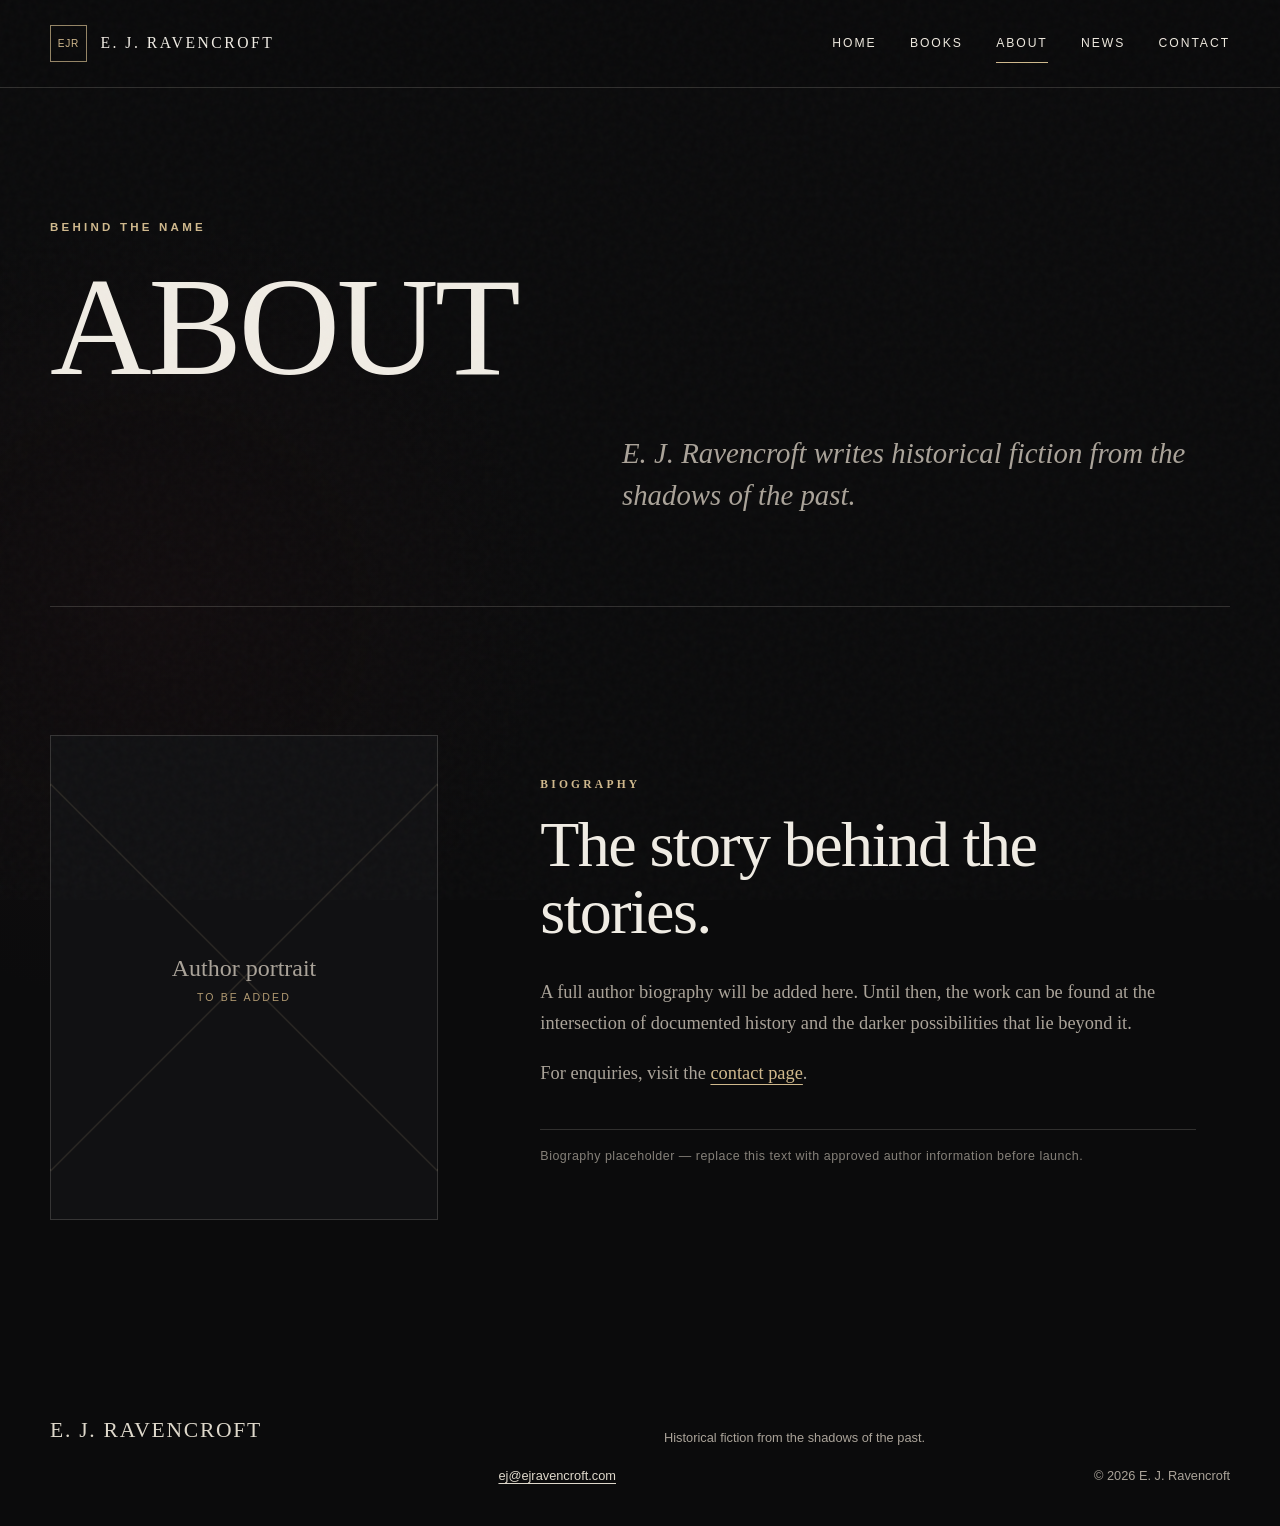
==== about.html @ fc6763eb "Add files via upload Publish first website version" ====
<!doctype html>
<html lang="en">
  <head>
    <meta charset="utf-8">
    <meta name="viewport" content="width=device-width, initial-scale=1">
    <meta name="description" content="About historical fiction author E. J. Ravencroft.">
    <meta name="theme-color" content="#0b0b0c">
    <title>About | E. J. Ravencroft</title>
    <link rel="icon" type="image/svg+xml" href="data:image/svg+xml,%3Csvg xmlns='http://www.w3.org/2000/svg' viewBox='0 0 64 64'%3E%3Crect width='64' height='64' fill='%230b0b0c'/%3E%3Cpath d='M18 12h28v7H27v10h16v7H27v9h19v7H18z' fill='%23b19a72'/%3E%3C/svg%3E">
    <link rel="stylesheet" href="assets/styles.css">
    <script src="assets/site.js" defer></script>
  </head>
  <body class="interior">
    <a class="skip-link" href="#main-content">Skip to main content</a>
    <header class="site-header" data-header>
      <a class="wordmark" href="index.html" aria-label="E. J. Ravencroft, home"><span class="wordmark-mark" aria-hidden="true">EJR</span><span>E. J. Ravencroft</span></a>
      <button class="nav-toggle" type="button" aria-expanded="false" aria-controls="site-nav" data-nav-toggle><span class="nav-toggle-label">Menu</span><span class="nav-toggle-lines" aria-hidden="true"></span></button>
      <nav class="site-nav" id="site-nav" aria-label="Primary" data-nav>
        <a href="index.html">Home</a><a href="books.html">Books</a><a href="about.html" aria-current="page">About</a><a href="news.html">News</a><a href="contact.html">Contact</a>
      </nav>
    </header>

    <main id="main-content">
      <header class="page-heading shell">
        <p class="eyebrow">Behind the name</p>
        <h1>About</h1>
        <p class="page-deck">E. J. Ravencroft writes historical fiction from the shadows of the past.</p>
      </header>

      <section class="about-layout shell" aria-labelledby="about-heading">
        <div class="portrait-placeholder" aria-label="Author portrait placeholder">
          <span>Author portrait</span>
          <small>To be added</small>
        </div>
        <article class="prose">
          <p class="eyebrow">Biography</p>
          <h2 class="content-heading" id="about-heading">The story behind the stories.</h2>
          <p>A full author biography will be added here. Until then, the work can be found at the intersection of documented history and the darker possibilities that lie beyond it.</p>
          <p>For enquiries, visit the <a href="contact.html">contact page</a>.</p>
          <p class="placeholder-note">Biography placeholder &mdash; replace this text with approved author information before launch.</p>
        </article>
      </section>
    </main>

    <footer class="site-footer shell">
      <a class="footer-name" href="index.html">E. J. Ravencroft</a><p>Historical fiction from the shadows of the past.</p><a href="mailto:ej@ejravencroft.com">ej@ejravencroft.com</a><p class="copyright">&copy; <span data-year></span> E. J. Ravencroft</p>
    </footer>
  </body>
</html>
---- assets/styles.css ----
:root {
  --ink: #0b0b0c;
  --ink-soft: #111113;
  --paper: #ded8cb;
  --paper-muted: #aaa399;
  --brass: #b19a72;
  --brass-bright: #d0b98d;
  --oxblood: #561e24;
  --line: rgba(222, 216, 203, 0.18);
  --shell: min(1180px, calc(100% - 3rem));
  --serif: Georgia, "Times New Roman", Times, serif;
  --sans: "Helvetica Neue", Helvetica, Arial, sans-serif;
}

* {
  box-sizing: border-box;
}

html {
  background: var(--ink);
  color-scheme: dark;
  scroll-behavior: smooth;
}

body {
  margin: 0;
  background:
    radial-gradient(circle at 12% 40%, rgba(86, 30, 36, 0.09), transparent 25rem),
    var(--ink);
  color: var(--paper);
  font-family: var(--sans);
  font-size: 1rem;
  line-height: 1.7;
}

body::before {
  position: fixed;
  inset: 0;
  z-index: 20;
  opacity: 0.035;
  pointer-events: none;
  content: "";
  background-image: url("data:image/svg+xml,%3Csvg viewBox='0 0 180 180' xmlns='http://www.w3.org/2000/svg'%3E%3Cfilter id='n'%3E%3CfeTurbulence type='fractalNoise' baseFrequency='.8' numOctaves='3' stitchTiles='stitch'/%3E%3C/filter%3E%3Crect width='100%25' height='100%25' filter='url(%23n)' opacity='.8'/%3E%3C/svg%3E");
}

a {
  color: inherit;
  text-underline-offset: 0.25em;
}

a:focus-visible,
button:focus-visible {
  outline: 2px solid var(--brass-bright);
  outline-offset: 5px;
}

img {
  display: block;
  max-width: 100%;
}

.skip-link {
  position: fixed;
  top: 0.75rem;
  left: 0.75rem;
  z-index: 100;
  padding: 0.65rem 1rem;
  background: var(--paper);
  color: var(--ink);
  transform: translateY(-160%);
  transition: transform 160ms ease;
}

.skip-link:focus {
  transform: translateY(0);
}

.shell {
  width: var(--shell);
  margin-inline: auto;
}

.site-header {
  position: absolute;
  top: 0;
  left: 0;
  z-index: 10;
  display: flex;
  width: 100%;
  min-height: 5.5rem;
  align-items: center;
  justify-content: space-between;
  padding: 1.25rem max(1.5rem, calc((100% - 1180px) / 2));
  border-bottom: 1px solid rgba(222, 216, 203, 0.16);
  transition: background 200ms ease, border-color 200ms ease;
}

.site-header.is-scrolled,
.interior .site-header {
  position: fixed;
  background: rgba(11, 11, 12, 0.94);
  border-color: var(--line);
  backdrop-filter: blur(12px);
}

.wordmark {
  display: inline-flex;
  align-items: center;
  gap: 0.85rem;
  color: #f0ece4;
  font-family: var(--serif);
  font-size: 0.98rem;
  letter-spacing: 0.16em;
  text-decoration: none;
  text-transform: uppercase;
}

.wordmark-mark {
  display: grid;
  width: 2.3rem;
  height: 2.3rem;
  place-items: center;
  border: 1px solid rgba(208, 185, 141, 0.7);
  color: var(--brass-bright);
  font-family: var(--sans);
  font-size: 0.63rem;
  letter-spacing: 0.08em;
}

.site-nav {
  display: flex;
  align-items: center;
  gap: clamp(1rem, 2.6vw, 2.3rem);
}

.site-nav a {
  position: relative;
  color: #eee9df;
  font-size: 0.76rem;
  letter-spacing: 0.16em;
  text-decoration: none;
  text-transform: uppercase;
}

.site-nav a::after {
  position: absolute;
  bottom: -0.6rem;
  left: 0;
  width: 100%;
  height: 1px;
  background: var(--brass-bright);
  content: "";
  opacity: 0;
  transform: scaleX(0);
  transition: opacity 160ms ease, transform 160ms ease;
}

.site-nav a:hover::after,
.site-nav a[aria-current="page"]::after {
  opacity: 1;
  transform: scaleX(1);
}

.nav-toggle {
  display: none;
}

.hero {
  position: relative;
  display: grid;
  min-height: min(900px, 100svh);
  overflow: hidden;
  align-items: center;
  padding: 8rem 0 4rem;
  isolation: isolate;
}

.hero-image,
.hero-vignette {
  position: absolute;
  inset: 0;
}

.hero-image {
  z-index: -3;
  background: url("hero.webp") center center / cover no-repeat;
  transform: scale(1.015);
  animation: settle 2.4s ease-out both;
}

.hero-vignette {
  z-index: -2;
  background:
    linear-gradient(90deg, rgba(5, 5, 6, 0.92) 0%, rgba(5, 5, 6, 0.72) 34%, rgba(5, 5, 6, 0.08) 72%),
    linear-gradient(0deg, var(--ink) 0%, transparent 22%, rgba(0, 0, 0, 0.18) 100%);
}

.hero-content {
  width: var(--shell);
  margin-inline: auto;
  padding-top: 1rem;
}

.eyebrow {
  margin: 0 0 1rem;
  color: var(--brass-bright);
  font-size: 0.72rem;
  font-weight: 600;
  letter-spacing: 0.28em;
  text-transform: uppercase;
}

.hero h1 {
  max-width: 11ch;
  margin: 0;
  color: #f0ece4;
  font-family: var(--serif);
  font-size: clamp(4.2rem, 9vw, 8.5rem);
  font-weight: 400;
  letter-spacing: -0.045em;
  line-height: 0.76;
  text-transform: uppercase;
}

.hero-tagline {
  max-width: 25ch;
  margin: 2.4rem 0 0;
  color: #eee9df;
  font-family: var(--serif);
  font-size: clamp(1.4rem, 2.4vw, 2.15rem);
  font-style: italic;
  line-height: 1.25;
}

.hero-blurb {
  max-width: 42rem;
  margin: 1.4rem 0 1.7rem;
  color: #c8c1b5;
  font-size: clamp(1rem, 1.4vw, 1.12rem);
  line-height: 1.75;
}

.text-link {
  display: inline-flex;
  align-items: center;
  gap: 0.75rem;
  color: var(--brass-bright);
  font-size: 0.76rem;
  font-weight: 600;
  letter-spacing: 0.15em;
  text-decoration: none;
  text-transform: uppercase;
}

.text-link span {
  font-size: 1.15rem;
  transition: transform 160ms ease;
}

.text-link:hover span {
  transform: translateX(0.25rem);
}

.hero-caption {
  position: absolute;
  right: max(1.5rem, calc((100% - 1180px) / 2));
  bottom: 2rem;
  margin: 0;
  color: rgba(238, 233, 223, 0.55);
  font-size: 0.66rem;
  letter-spacing: 0.26em;
  text-transform: uppercase;
  writing-mode: vertical-rl;
}

.home-intro {
  display: grid;
  grid-template-columns: 0.2fr 1fr 1fr;
  gap: clamp(2rem, 5vw, 5rem);
  padding-block: clamp(6rem, 10vw, 10rem);
  border-bottom: 1px solid var(--line);
}

.section-number {
  margin: 0;
  color: var(--brass);
  font-family: var(--serif);
  font-size: 1.2rem;
}

.home-intro h2,
.page-heading h1,
.content-heading {
  margin: 0;
  color: #f0ece4;
  font-family: var(--serif);
  font-weight: 400;
  letter-spacing: -0.025em;
  line-height: 1.05;
}

.home-intro h2 {
  max-width: 10ch;
  font-size: clamp(2.8rem, 5vw, 5rem);
}

.home-intro-copy {
  max-width: 35rem;
  color: var(--paper-muted);
  font-family: var(--serif);
  font-size: 1.15rem;
}

.home-intro-copy p:first-child {
  margin-top: 0;
  color: var(--paper);
  font-size: 1.35rem;
}

.home-intro-copy .text-link {
  margin-top: 1.4rem;
  font-family: var(--sans);
}

.home-links {
  display: grid;
  grid-template-columns: 1fr 1fr;
  padding-block: 1px clamp(6rem, 10vw, 10rem);
}

.feature-link {
  position: relative;
  display: grid;
  min-height: 22rem;
  align-content: end;
  padding: clamp(2rem, 4vw, 4rem);
  overflow: hidden;
  border: 1px solid var(--line);
  text-decoration: none;
  transition: background 240ms ease, border-color 240ms ease;
}

.feature-link + .feature-link {
  border-left: 0;
}

.feature-link::before {
  position: absolute;
  inset: 0;
  background: radial-gradient(circle at 100% 0%, rgba(86, 30, 36, 0.45), transparent 60%);
  content: "";
  opacity: 0;
  transition: opacity 240ms ease;
}

.feature-link:hover,
.feature-link:focus-visible {
  background: var(--ink-soft);
  border-color: rgba(208, 185, 141, 0.46);
}

.feature-link:hover::before,
.feature-link:focus-visible::before {
  opacity: 1;
}

.feature-link-kicker,
.feature-link-title,
.feature-link-arrow {
  position: relative;
}

.feature-link-kicker {
  color: var(--brass);
  font-size: 0.7rem;
  letter-spacing: 0.2em;
  text-transform: uppercase;
}

.feature-link-title {
  margin-top: 0.25rem;
  font-family: var(--serif);
  font-size: clamp(3rem, 6vw, 5.2rem);
  line-height: 1;
}

.feature-link-arrow {
  position: absolute;
  top: 2rem;
  right: 2rem;
  color: var(--brass);
  font-size: 1.6rem;
  transition: transform 180ms ease;
}

.feature-link:hover .feature-link-arrow {
  transform: translate(0.2rem, -0.2rem);
}

.site-footer {
  display: grid;
  grid-template-columns: 1fr 1fr;
  gap: 1rem 3rem;
  align-items: end;
  padding-block: 4rem 2.5rem;
  color: var(--paper-muted);
  font-size: 0.8rem;
}

.site-footer a {
  justify-self: end;
  color: var(--paper);
}

.footer-name {
  justify-self: start !important;
  color: var(--paper) !important;
  font-family: var(--serif);
  font-size: 1.35rem;
  letter-spacing: 0.08em;
  text-decoration: none;
  text-transform: uppercase;
}

.site-footer p {
  margin: 0;
}

.copyright {
  justify-self: end;
}

.page-heading {
  padding-top: clamp(10rem, 17vw, 15rem);
  padding-bottom: clamp(4rem, 7vw, 7rem);
  border-bottom: 1px solid var(--line);
}

.page-heading h1 {
  color: #f0ece4;
  font-size: clamp(4.5rem, 11vw, 10rem);
  text-transform: uppercase;
}

.page-deck {
  max-width: 38rem;
  margin: 2rem 0 0 auto;
  color: var(--paper-muted);
  font-family: var(--serif);
  font-size: clamp(1.25rem, 2.5vw, 1.8rem);
  font-style: italic;
  line-height: 1.45;
}

.content-heading {
  font-size: clamp(2.5rem, 5vw, 4.6rem);
}

.books-grid,
.about-layout {
  display: grid;
  grid-template-columns: minmax(15rem, 0.72fr) 1.28fr;
  gap: clamp(3rem, 8vw, 8rem);
  align-items: center;
  padding-block: clamp(5rem, 10vw, 10rem);
}

.placeholder-cover {
  display: grid;
  aspect-ratio: 2 / 3;
  width: min(100%, 26rem);
  padding: clamp(2rem, 4vw, 3.5rem);
  border: 1px solid rgba(208, 185, 141, 0.45);
  background:
    linear-gradient(rgba(86, 30, 36, 0.32), rgba(9, 9, 10, 0.2)),
    #121113;
  box-shadow: 1.5rem 1.5rem 0 rgba(86, 30, 36, 0.12);
  color: var(--brass-bright);
  text-align: center;
  text-transform: uppercase;
}

.cover-mark {
  align-self: start;
  font-family: var(--serif);
  font-size: clamp(2rem, 4vw, 3.2rem);
  letter-spacing: 0.1em;
}

.cover-rule {
  align-self: center;
  width: 1px;
  height: 6rem;
  margin-inline: auto;
  background: var(--brass);
}

.placeholder-cover span:last-child {
  align-self: end;
  font-size: 0.68rem;
  letter-spacing: 0.22em;
}

.book-copy,
.prose {
  max-width: 41rem;
  color: var(--paper-muted);
  font-family: var(--serif);
  font-size: 1.15rem;
}

.book-copy h2,
.prose h2 {
  margin-bottom: 2rem;
}

.placeholder-note {
  margin-top: 2.5rem;
  padding-top: 1rem;
  border-top: 1px solid var(--line);
  color: #858079;
  font-family: var(--sans);
  font-size: 0.78rem;
  letter-spacing: 0.04em;
}

.portrait-placeholder {
  display: grid;
  aspect-ratio: 4 / 5;
  width: min(100%, 28rem);
  place-content: center;
  border: 1px solid var(--line);
  background:
    linear-gradient(135deg, transparent 49.8%, rgba(208, 185, 141, 0.16) 50%, transparent 50.2%),
    linear-gradient(45deg, transparent 49.8%, rgba(208, 185, 141, 0.16) 50%, transparent 50.2%),
    #111113;
  color: var(--paper-muted);
  text-align: center;
}

.portrait-placeholder span {
  font-family: var(--serif);
  font-size: 1.5rem;
}

.portrait-placeholder small {
  color: var(--brass);
  font-size: 0.66rem;
  letter-spacing: 0.2em;
  text-transform: uppercase;
}

.prose a {
  color: var(--brass-bright);
}

.empty-state {
  display: grid;
  grid-template-columns: 0.15fr 1fr;
  gap: clamp(2rem, 6vw, 6rem);
  min-height: 31rem;
  align-items: center;
  padding-block: clamp(5rem, 9vw, 9rem);
}

.empty-state > div {
  max-width: 48rem;
}

.empty-state h2 {
  max-width: 13ch;
}

.empty-state p:last-child {
  max-width: 38rem;
  color: var(--paper-muted);
  font-family: var(--serif);
  font-size: 1.15rem;
}

.contact-panel {
  min-height: 36rem;
  padding-block: clamp(6rem, 11vw, 11rem);
}

.contact-panel > * {
  max-width: 50rem;
}

.contact-panel > p:not(.eyebrow) {
  color: var(--paper-muted);
  font-family: var(--serif);
  font-size: 1.15rem;
}

.email-link {
  display: inline-flex;
  gap: 1rem;
  margin-top: 1.5rem;
  color: var(--brass-bright);
  font-family: var(--serif);
  font-size: clamp(1.6rem, 4vw, 3.6rem);
  line-height: 1.2;
  text-decoration-thickness: 1px;
}

.email-link span {
  font-size: 0.65em;
}

@keyframes settle {
  from { opacity: 0; transform: scale(1.06); }
  to { opacity: 1; transform: scale(1.015); }
}

@media (prefers-reduced-motion: reduce) {
  *,
  *::before,
  *::after {
    scroll-behavior: auto !important;
    animation-duration: 0.01ms !important;
    animation-iteration-count: 1 !important;
    transition-duration: 0.01ms !important;
  }
}

@media (max-width: 760px) {
  :root {
    --shell: min(100% - 2rem, 40rem);
  }

  body.nav-open {
    overflow: hidden;
  }

  .site-header {
    min-height: 4.7rem;
    padding: 1rem;
  }

  .wordmark {
    font-size: 0.8rem;
  }

  .wordmark-mark {
    width: 2rem;
    height: 2rem;
    font-size: 0.56rem;
  }

  .nav-toggle {
    position: relative;
    z-index: 2;
    display: flex;
    align-items: center;
    gap: 0.7rem;
    padding: 0.5rem;
    border: 0;
    background: transparent;
    color: var(--paper);
    font: inherit;
  }

  .nav-toggle-label {
    font-size: 0.7rem;
    letter-spacing: 0.16em;
    text-transform: uppercase;
  }

  .nav-toggle-lines,
  .nav-toggle-lines::before {
    display: block;
    width: 1.5rem;
    height: 1px;
    background: currentColor;
    content: "";
    transition: transform 160ms ease;
  }

  .nav-toggle-lines::before {
    transform: translateY(-0.42rem);
  }

  .nav-toggle[aria-expanded="true"] .nav-toggle-lines {
    transform: rotate(45deg);
  }

  .nav-toggle[aria-expanded="true"] .nav-toggle-lines::before {
    transform: rotate(-90deg);
  }

  .site-nav {
    position: fixed;
    inset: 0;
    display: grid;
    align-content: center;
    justify-items: center;
    gap: 1.45rem;
    background: rgba(11, 11, 12, 0.985);
    opacity: 0;
    pointer-events: none;
    transform: translateY(-1rem);
    transition: opacity 180ms ease, transform 180ms ease;
  }

  .site-nav.is-open {
    opacity: 1;
    pointer-events: auto;
    transform: translateY(0);
  }

  .site-nav a {
    font-family: var(--serif);
    font-size: 1.9rem;
    letter-spacing: 0.04em;
    text-transform: none;
  }

  .hero {
    min-height: 760px;
    align-items: end;
    padding-bottom: 5rem;
  }

  .hero-image {
    background-position: 64% center;
  }

  .hero-vignette {
    background:
      linear-gradient(0deg, rgba(5, 5, 6, 0.98) 0%, rgba(5, 5, 6, 0.7) 50%, rgba(5, 5, 6, 0.18) 100%),
      linear-gradient(90deg, rgba(5, 5, 6, 0.4), transparent 75%);
  }

  .hero h1 {
    font-size: clamp(3.8rem, 19vw, 6rem);
  }

  .hero-tagline {
    margin-top: 1.8rem;
  }

  .hero-blurb {
    font-size: 1rem;
    line-height: 1.6;
  }

  .hero-caption {
    display: none;
  }

  .home-intro {
    grid-template-columns: 1fr;
    gap: 1.5rem;
  }

  .section-number {
    display: none;
  }

  .home-links {
    grid-template-columns: 1fr;
  }

  .feature-link {
    min-height: 16rem;
  }

  .feature-link + .feature-link {
    border-top: 0;
    border-left: 1px solid var(--line);
  }

  .site-footer {
    grid-template-columns: 1fr;
    align-items: start;
  }

  .page-heading {
    padding-top: 9rem;
  }

  .page-deck {
    margin-left: 0;
  }

  .books-grid,
  .about-layout {
    grid-template-columns: 1fr;
    gap: 4rem;
  }

  .placeholder-cover,
  .portrait-placeholder {
    width: min(100%, 21rem);
    margin-inline: auto;
  }

  .empty-state {
    grid-template-columns: 1fr;
    align-content: center;
  }

  .email-link {
    overflow-wrap: anywhere;
  }

  .site-footer a,
  .copyright {
    justify-self: start;
  }
}

@media (max-width: 380px) {
  .wordmark > span:last-child {
    display: none;
  }
}
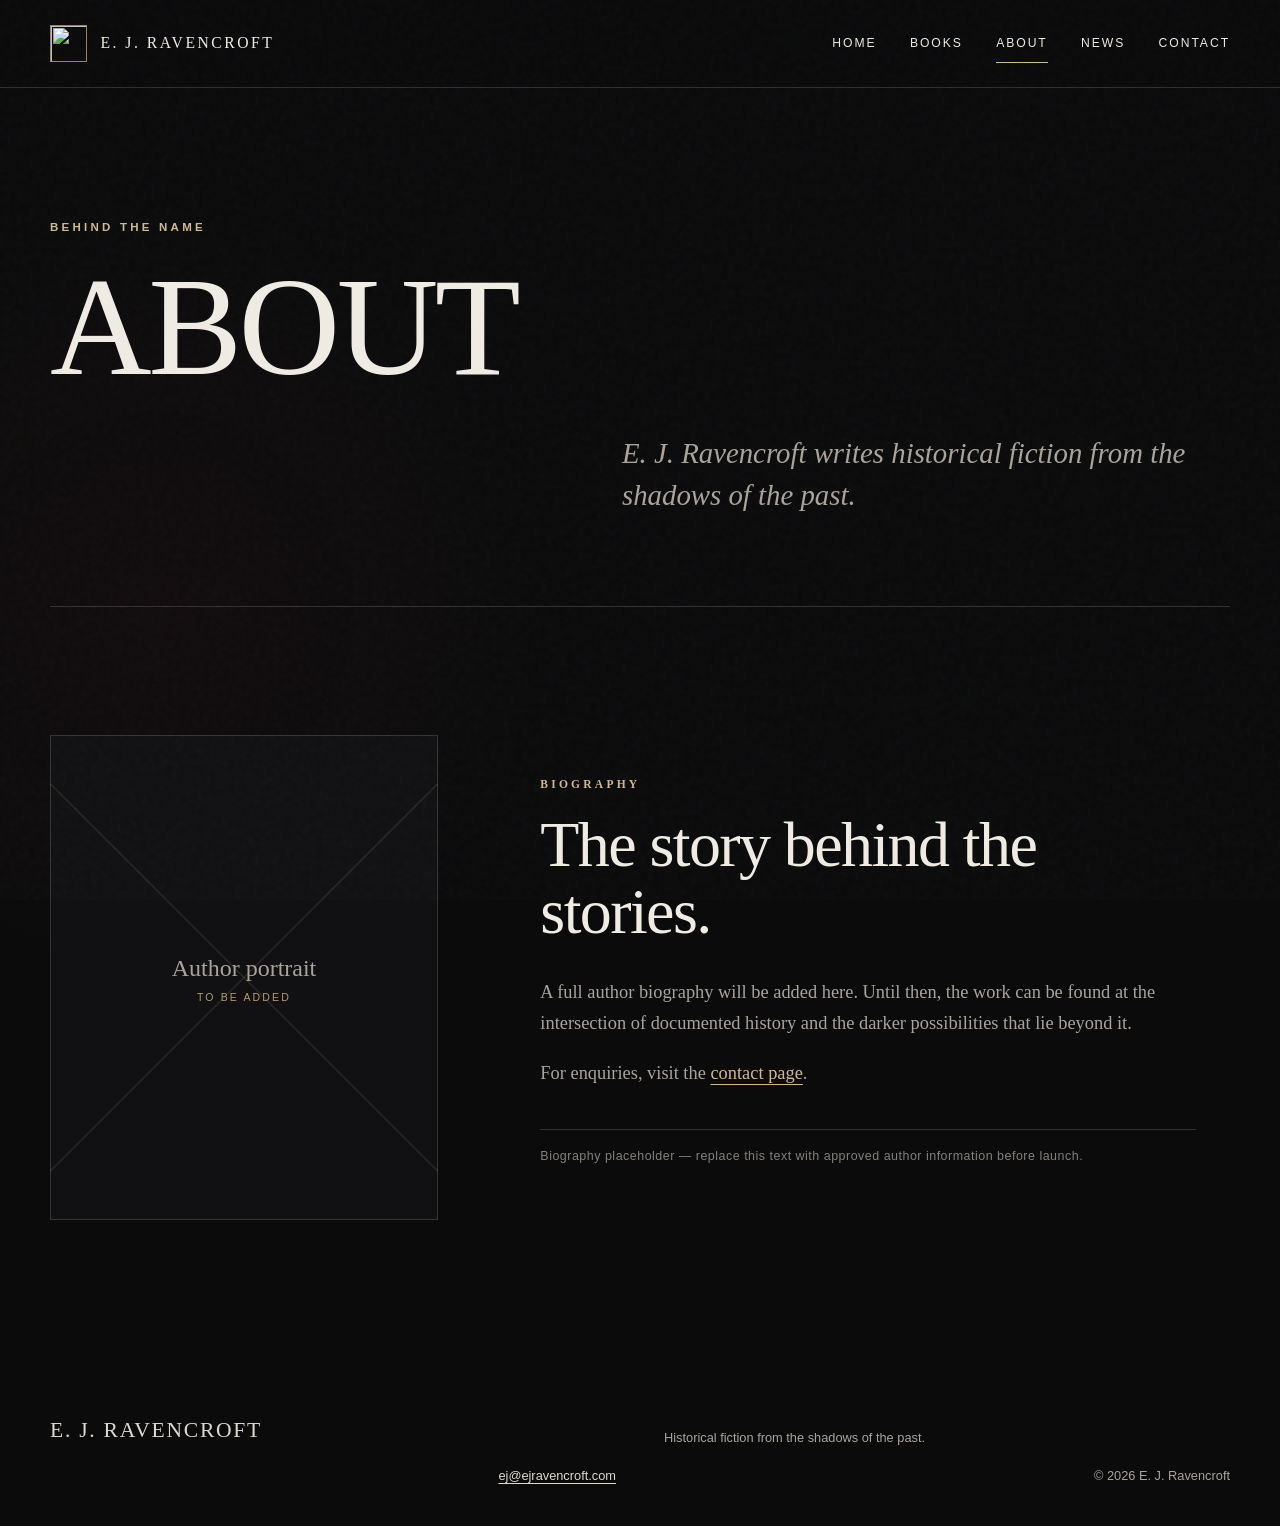
==== commit ebb58b90: "Add files via upload" ====
--- a/about.html
+++ b/about.html
@@ -6,14 +6,14 @@
     <meta name="description" content="About historical fiction author E. J. Ravencroft.">
     <meta name="theme-color" content="#0b0b0c">
     <title>About | E. J. Ravencroft</title>
-    <link rel="icon" type="image/svg+xml" href="data:image/svg+xml,%3Csvg xmlns='http://www.w3.org/2000/svg' viewBox='0 0 64 64'%3E%3Crect width='64' height='64' fill='%230b0b0c'/%3E%3Cpath d='M18 12h28v7H27v10h16v7H27v9h19v7H18z' fill='%23b19a72'/%3E%3C/svg%3E">
+    <link rel="icon" type="image/png" sizes="64x64" href="assets/ejr-quill-favicon.png">
     <link rel="stylesheet" href="assets/styles.css">
     <script src="assets/site.js" defer></script>
   </head>
   <body class="interior">
     <a class="skip-link" href="#main-content">Skip to main content</a>
     <header class="site-header" data-header>
-      <a class="wordmark" href="index.html" aria-label="E. J. Ravencroft, home"><span class="wordmark-mark" aria-hidden="true">EJR</span><span>E. J. Ravencroft</span></a>
+      <a class="wordmark" href="index.html" aria-label="E. J. Ravencroft, home"><img class="wordmark-mark" src="assets/ejr-quill.png" width="50" height="50" alt="" aria-hidden="true"><span>E. J. Ravencroft</span></a>
       <button class="nav-toggle" type="button" aria-expanded="false" aria-controls="site-nav" data-nav-toggle><span class="nav-toggle-label">Menu</span><span class="nav-toggle-lines" aria-hidden="true"></span></button>
       <nav class="site-nav" id="site-nav" aria-label="Primary" data-nav>
         <a href="index.html">Home</a><a href="books.html">Books</a><a href="about.html" aria-current="page">About</a><a href="news.html">News</a><a href="contact.html">Contact</a>
@@ -45,5 +45,6 @@
     <footer class="site-footer shell">
       <a class="footer-name" href="index.html">E. J. Ravencroft</a><p>Historical fiction from the shadows of the past.</p><a href="mailto:ej@ejravencroft.com">ej@ejravencroft.com</a><p class="copyright">&copy; <span data-year></span> E. J. Ravencroft</p>
     </footer>
+    <script data-goatcounter="https://ejravencroft.goatcounter.com/count" async src="//gc.zgo.at/count.js"></script>
   </body>
 </html>
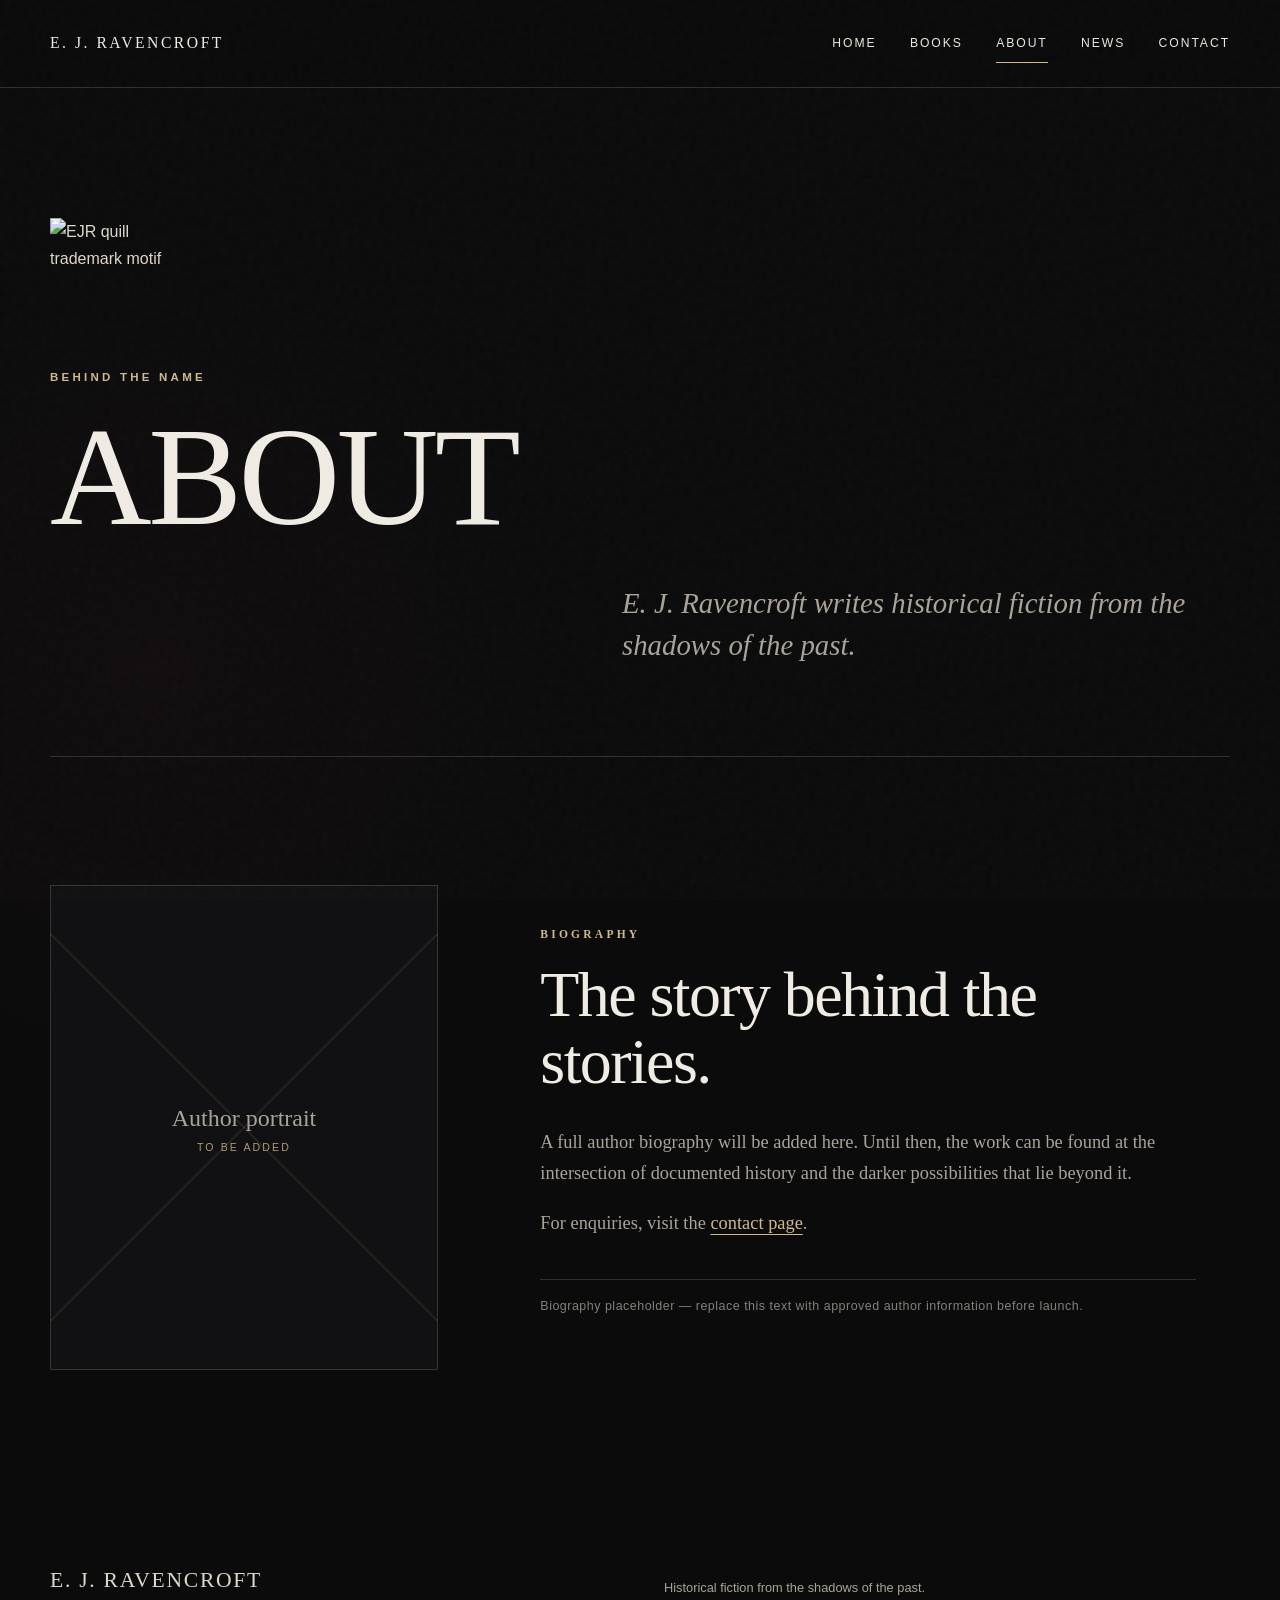
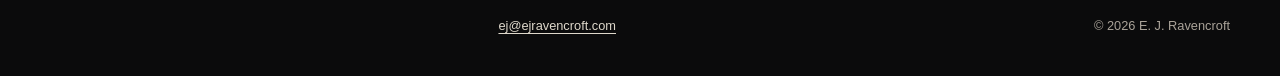
==== commit 21bb62a4: "Add files via upload" ====
--- a/about.html
+++ b/about.html
@@ -13,7 +13,7 @@
   <body class="interior">
     <a class="skip-link" href="#main-content">Skip to main content</a>
     <header class="site-header" data-header>
-      <a class="wordmark" href="index.html" aria-label="E. J. Ravencroft, home"><img class="wordmark-mark" src="assets/ejr-quill.png" width="50" height="50" alt="" aria-hidden="true"><span>E. J. Ravencroft</span></a>
+      <a class="wordmark" href="index.html" aria-label="E. J. Ravencroft, home"><span>E. J. Ravencroft</span></a>
       <button class="nav-toggle" type="button" aria-expanded="false" aria-controls="site-nav" data-nav-toggle><span class="nav-toggle-label">Menu</span><span class="nav-toggle-lines" aria-hidden="true"></span></button>
       <nav class="site-nav" id="site-nav" aria-label="Primary" data-nav>
         <a href="index.html">Home</a><a href="books.html">Books</a><a href="about.html" aria-current="page">About</a><a href="news.html">News</a><a href="contact.html">Contact</a>
@@ -22,6 +22,7 @@
 
     <main id="main-content">
       <header class="page-heading shell">
+        <img class="brand-emblem" src="assets/ejr-quill-standalone.png" width="150" height="150" alt="EJR quill trademark motif">
         <p class="eyebrow">Behind the name</p>
         <h1>About</h1>
         <p class="page-deck">E. J. Ravencroft writes historical fiction from the shadows of the past.</p>
--- a/assets/styles.css
+++ b/assets/styles.css
@@ -116,15 +116,11 @@
 }
 
 .wordmark-mark {
-  display: grid;
-  width: 2.3rem;
-  height: 2.3rem;
-  place-items: center;
-  border: 1px solid rgba(208, 185, 141, 0.7);
-  color: var(--brass-bright);
-  font-family: var(--sans);
-  font-size: 0.63rem;
-  letter-spacing: 0.08em;
+  width: 3rem;
+  height: 3rem;
+  flex: none;
+  object-fit: cover;
+  mix-blend-mode: screen;
 }
 
 .site-nav {
@@ -643,9 +639,8 @@
   }
 
   .wordmark-mark {
-    width: 2rem;
-    height: 2rem;
-    font-size: 0.56rem;
+    width: 2.5rem;
+    height: 2.5rem;
   }
 
   .nav-toggle {
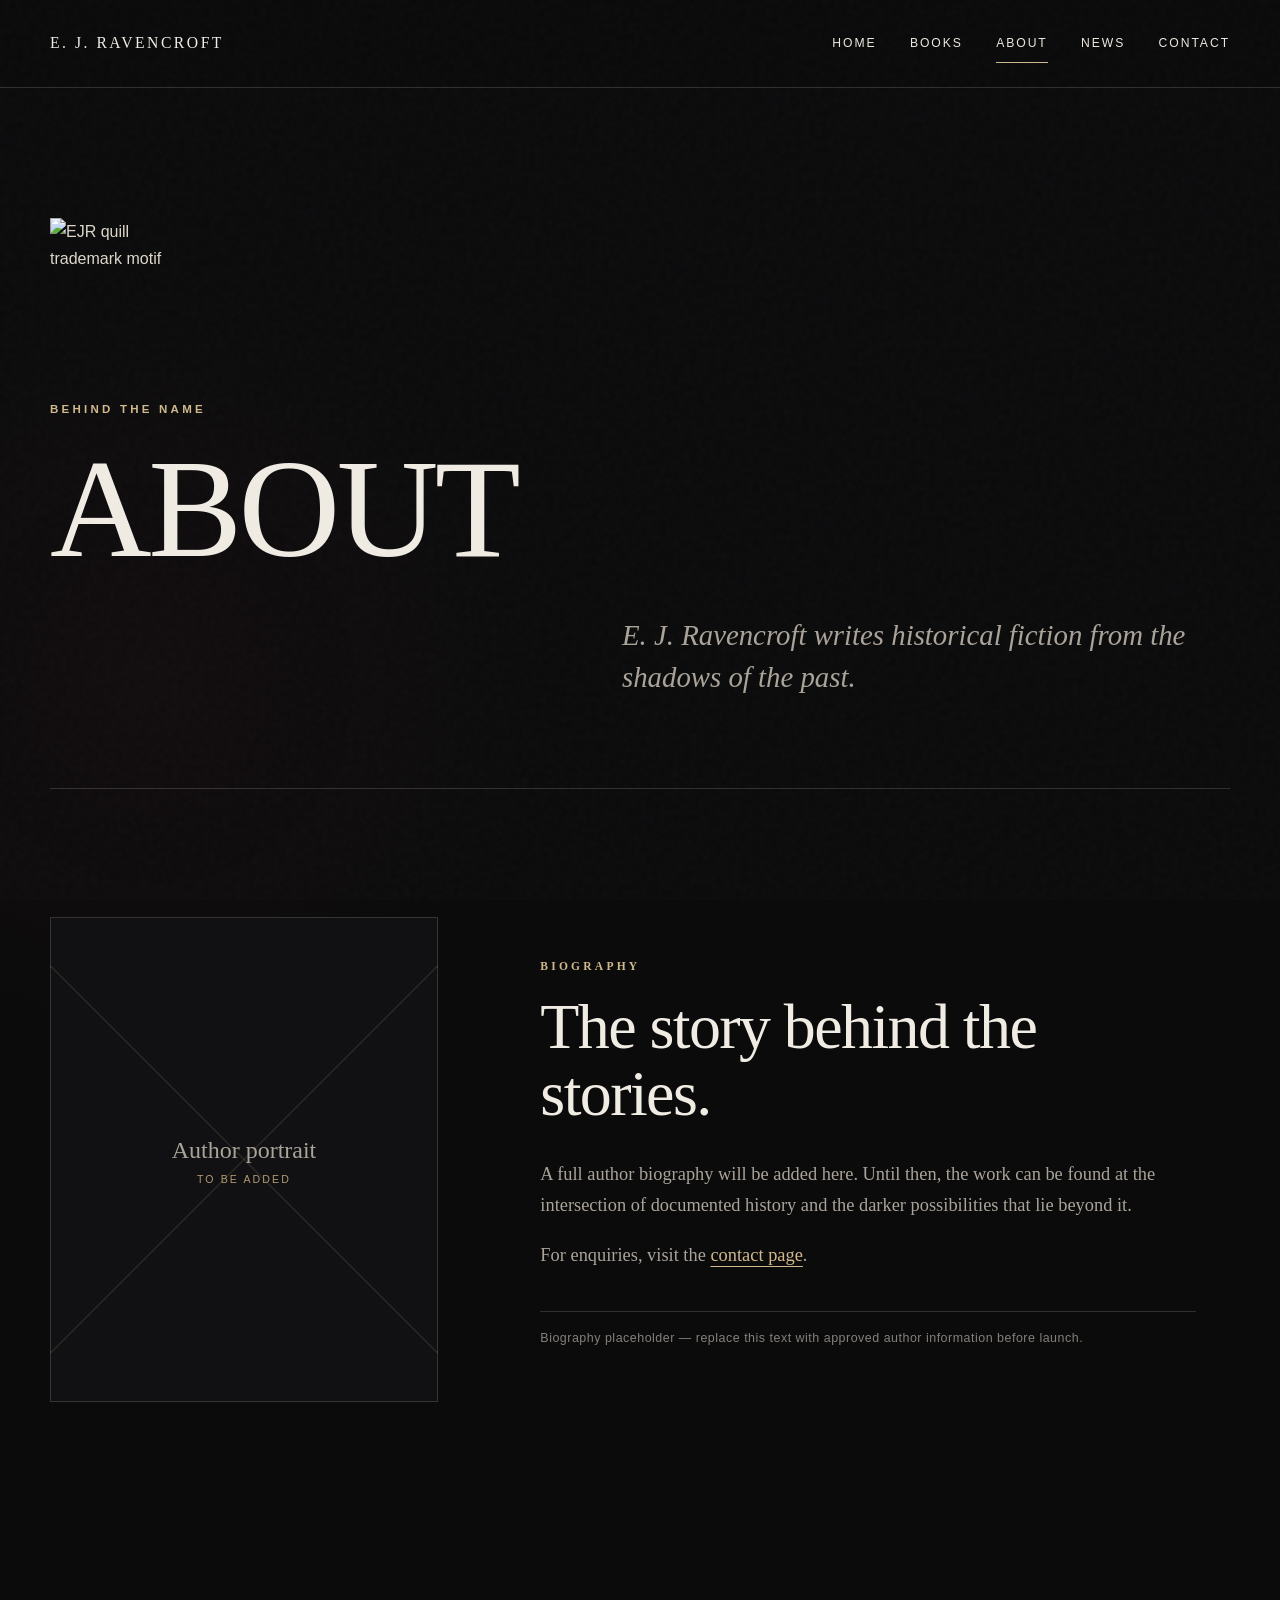
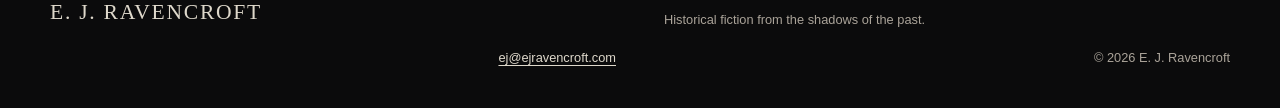
==== commit e4ec0ce9: "Add files via upload" ====
--- a/about.html
+++ b/about.html
@@ -22,7 +22,7 @@
 
     <main id="main-content">
       <header class="page-heading shell">
-        <img class="brand-emblem" src="assets/ejr-quill-standalone.png" width="150" height="150" alt="EJR quill trademark motif">
+        <img class="brand-emblem" src="assets/ejr-quill-standalone-v2.png" width="330" height="375" alt="EJR quill trademark motif">
         <p class="eyebrow">Behind the name</p>
         <h1>About</h1>
         <p class="page-deck">E. J. Ravencroft writes historical fiction from the shadows of the past.</p>
--- a/assets/styles.css
+++ b/assets/styles.css
@@ -115,13 +115,6 @@
   text-transform: uppercase;
 }
 
-.wordmark-mark {
-  width: 3rem;
-  height: 3rem;
-  flex: none;
-  object-fit: cover;
-  mix-blend-mode: screen;
-}
 
 .site-nav {
   display: flex;
@@ -638,11 +631,7 @@
     font-size: 0.8rem;
   }
 
-  .wordmark-mark {
-    width: 2.5rem;
-    height: 2.5rem;
-  }
-
+  
   .nav-toggle {
     position: relative;
     z-index: 2;
@@ -806,8 +795,16 @@
   }
 }
 
-@media (max-width: 380px) {
-  .wordmark > span:last-child {
-    display: none;
-  }
-}
+
+/* Approved EJR quill motif, presented as a standalone page element. */
+.brand-emblem {
+  display: block;
+  width: 150px;
+  height: 150px;
+  margin: 0 0 1.5rem;
+  object-fit: contain;
+}
+
+.page-heading .brand-emblem {
+  margin-bottom: 2rem;
+}
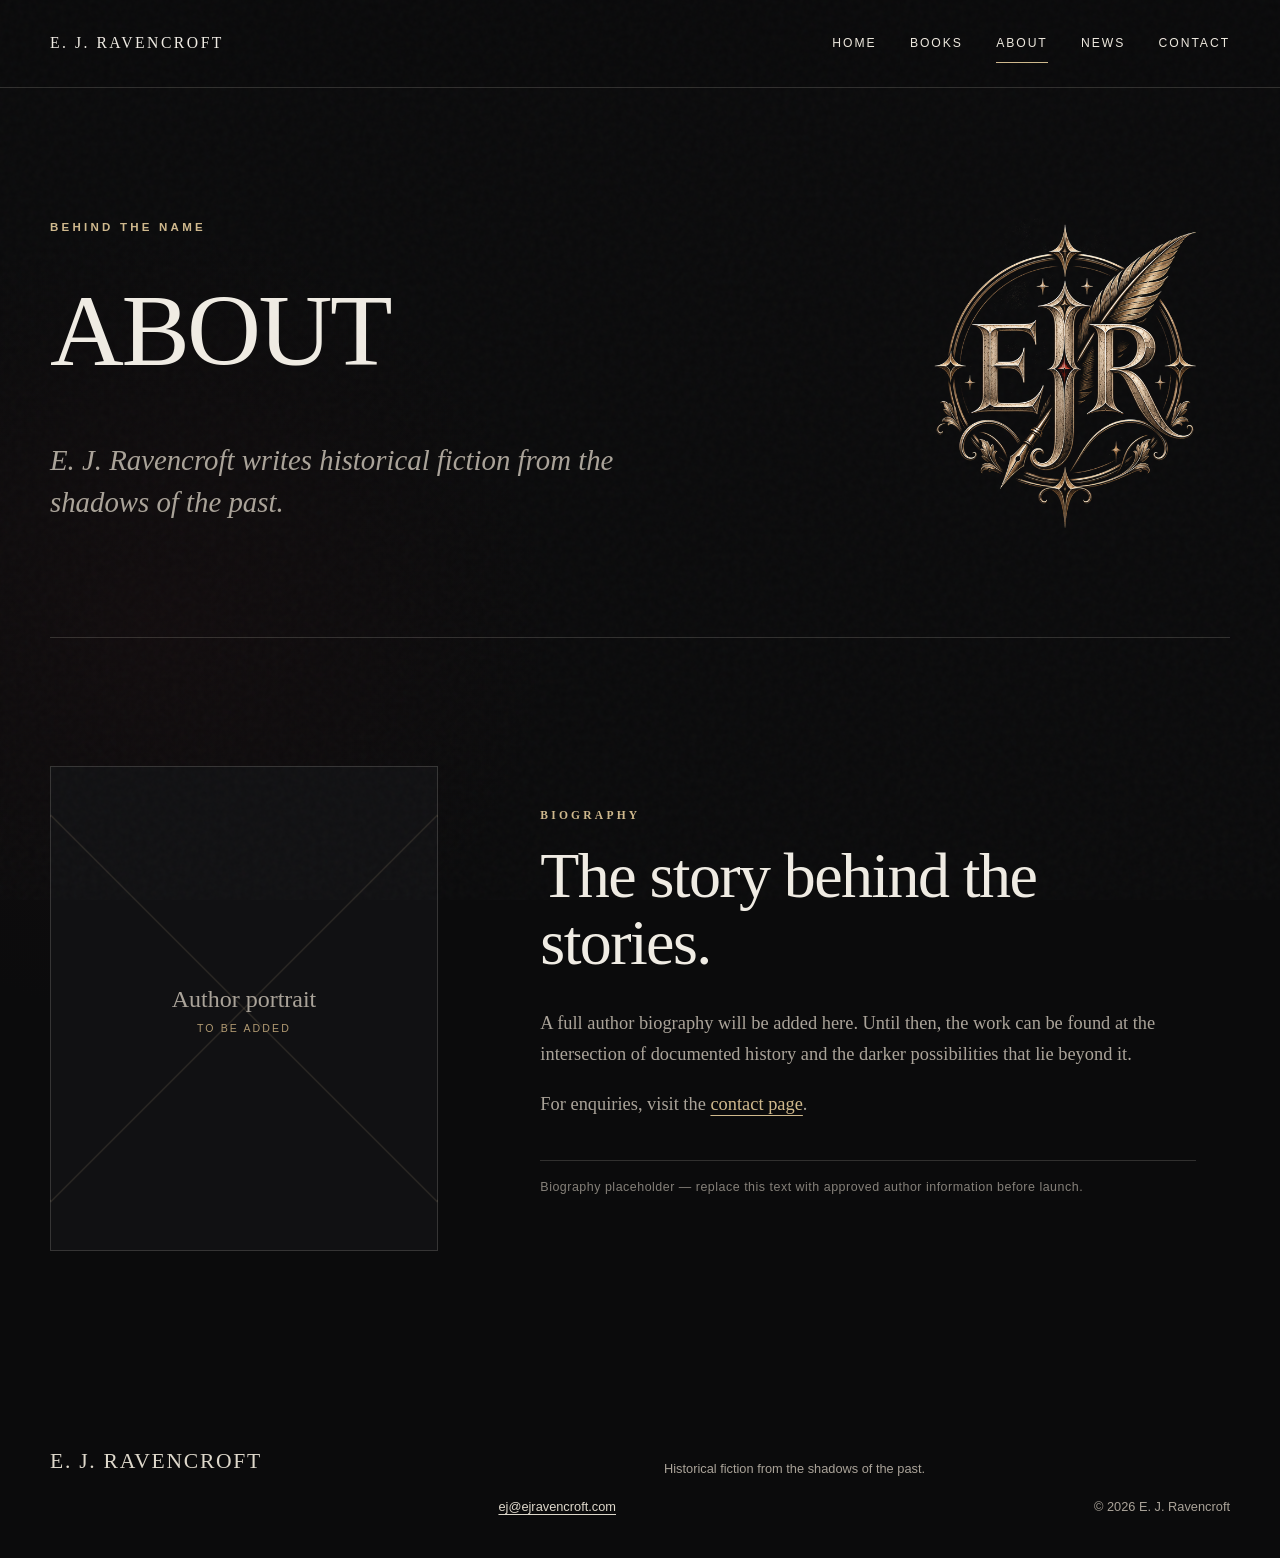
==== commit a6ff88f7: "Add files via upload" ====
--- a/about.html
+++ b/about.html
@@ -22,7 +22,7 @@
 
     <main id="main-content">
       <header class="page-heading shell">
-        <img class="brand-emblem" src="assets/ejr-quill-standalone-v2.png" width="330" height="375" alt="EJR quill trademark motif">
+        <img class="brand-emblem" src="assets/ejr-quill-standalone.png" width="150" height="150" alt="EJR quill trademark motif">
         <p class="eyebrow">Behind the name</p>
         <h1>About</h1>
         <p class="page-deck">E. J. Ravencroft writes historical fiction from the shadows of the past.</p>
--- a/assets/styles.css
+++ b/assets/styles.css
@@ -796,15 +796,63 @@
 }
 
 
-/* Approved EJR quill motif, presented as a standalone page element. */
+/* The approved ornament has a true transparent cutout and no frame. */
 .brand-emblem {
   display: block;
-  width: 150px;
-  height: 150px;
-  margin: 0 0 1.5rem;
+  width: 330px;
+  height: auto;
   object-fit: contain;
+  mix-blend-mode: screen;
+}
+
+.hero-content {
+  position: relative;
+}
+
+.hero-content .brand-emblem {
+  position: absolute;
+  top: 0;
+  right: 0;
+}
+
+.page-heading {
+  display: grid;
+  grid-template-columns: minmax(0, 1fr) 330px;
+  column-gap: 2rem;
+  align-items: start;
 }
 
 .page-heading .brand-emblem {
-  margin-bottom: 2rem;
-}
+  grid-column: 2;
+  grid-row: 1 / span 3;
+  justify-self: center;
+}
+
+.page-heading > .eyebrow,
+.page-heading > h1,
+.page-heading > .page-deck {
+  grid-column: 1;
+}
+
+.page-heading h1 {
+  font-size: clamp(4.5rem, 8vw, 8rem);
+}
+
+.page-heading .page-deck {
+  margin-left: 0;
+}
+
+@media (max-width: 760px) {
+  .hero-content .brand-emblem {
+    position: static;
+  }
+
+  .brand-emblem {
+    width: min(72vw, 280px);
+    margin-bottom: 1.5rem;
+  }
+
+  .page-heading {
+    display: block;
+  }
+}
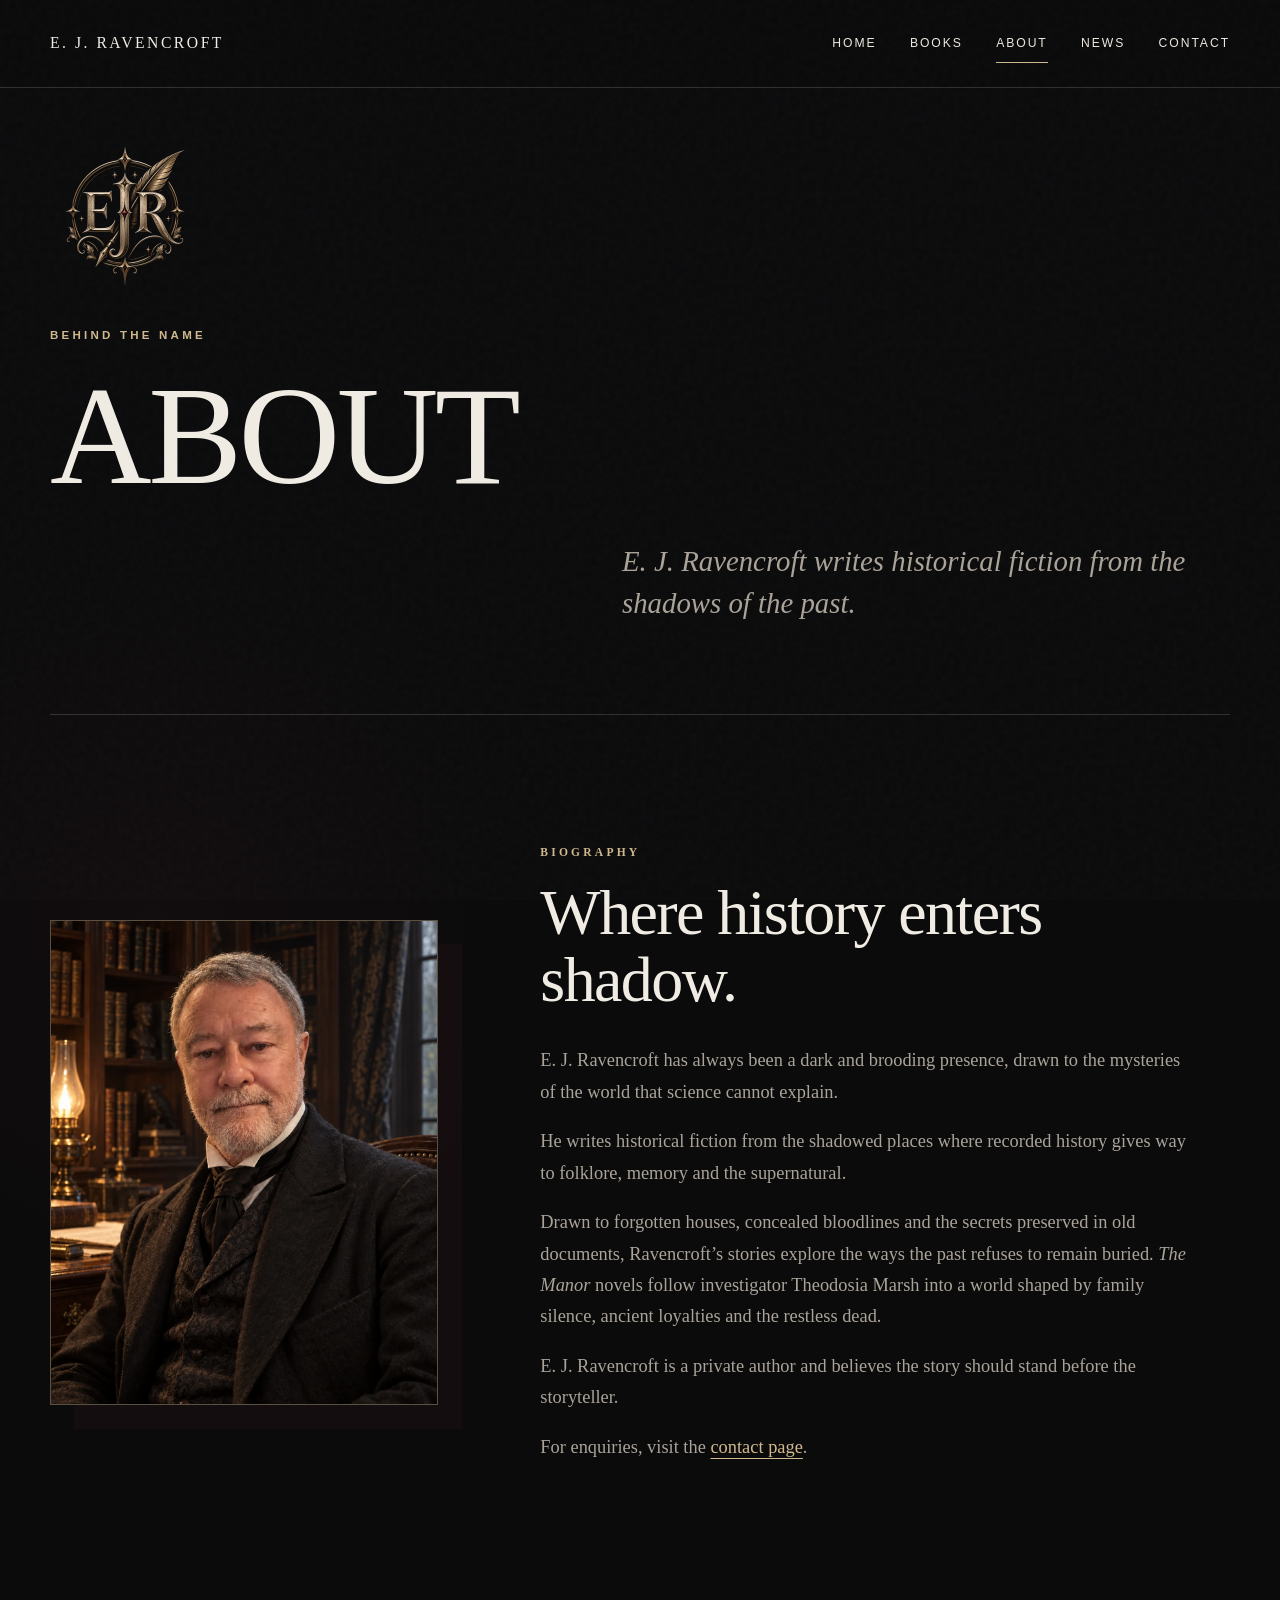
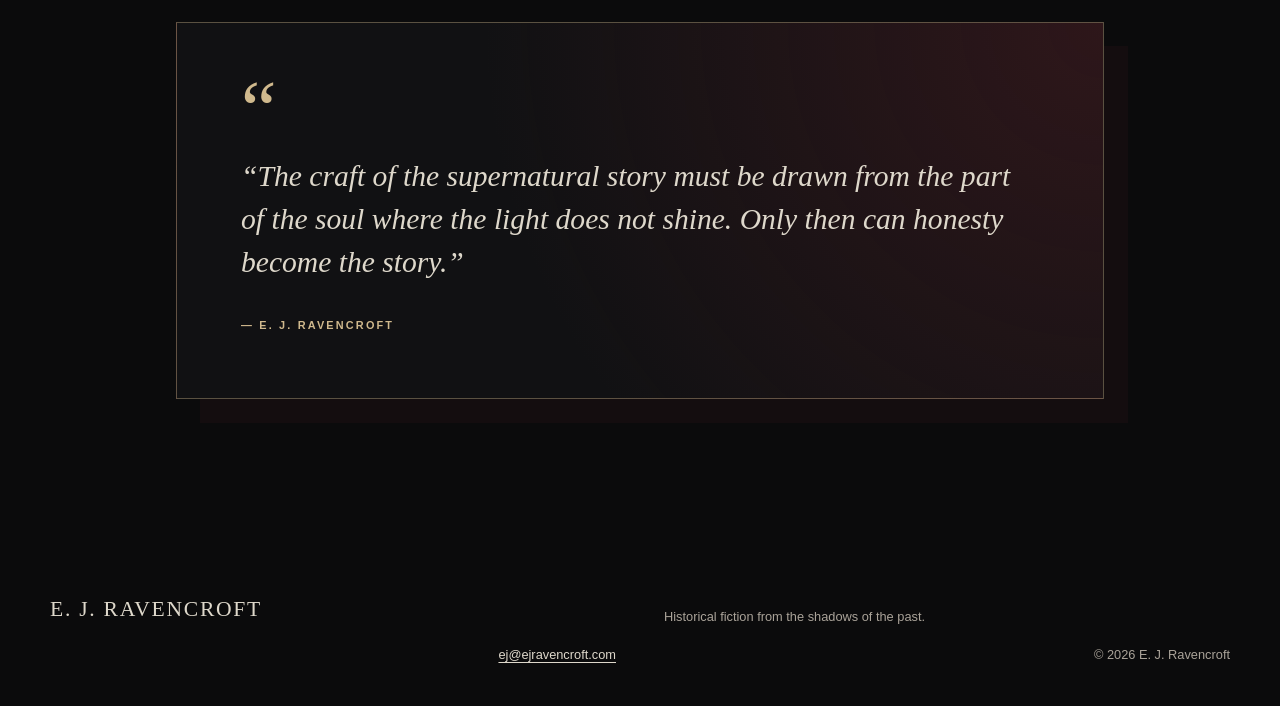
==== commit 1149fb3c: "Publish the E. J. Ravencroft author profile" ====
--- a/about.html
+++ b/about.html
@@ -3,11 +3,11 @@
   <head>
     <meta charset="utf-8">
     <meta name="viewport" content="width=device-width, initial-scale=1">
-    <meta name="description" content="About historical fiction author E. J. Ravencroft.">
+    <meta name="description" content="About E. J. Ravencroft, author of dark historical fiction and The Manor novels.">
     <meta name="theme-color" content="#0b0b0c">
     <title>About | E. J. Ravencroft</title>
     <link rel="icon" type="image/png" sizes="64x64" href="assets/ejr-quill-favicon.png">
-    <link rel="stylesheet" href="assets/styles.css">
+    <link rel="stylesheet" href="assets/styles.css?v=20260924-2">
     <script src="assets/site.js" defer></script>
   </head>
   <body class="interior">
@@ -29,17 +29,22 @@
       </header>
 
       <section class="about-layout shell" aria-labelledby="about-heading">
-        <div class="portrait-placeholder" aria-label="Author portrait placeholder">
-          <span>Author portrait</span>
-          <small>To be added</small>
+        <div class="author-portrait-frame">
+          <img class="author-portrait" src="assets/ej-ravencroft-author-portrait.webp" width="1122" height="1402" alt="E. J. Ravencroft in his study">
         </div>
         <article class="prose">
           <p class="eyebrow">Biography</p>
-          <h2 class="content-heading" id="about-heading">The story behind the stories.</h2>
-          <p>A full author biography will be added here. Until then, the work can be found at the intersection of documented history and the darker possibilities that lie beyond it.</p>
+          <h2 class="content-heading" id="about-heading">Where history enters shadow.</h2>
+          <p>E. J. Ravencroft has always been a dark and brooding presence, drawn to the mysteries of the world that science cannot explain.</p>
+          <p>He writes historical fiction from the shadowed places where recorded history gives way to folklore, memory and the supernatural.</p>
+          <p>Drawn to forgotten houses, concealed bloodlines and the secrets preserved in old documents, Ravencroft&rsquo;s stories explore the ways the past refuses to remain buried. <cite>The Manor</cite> novels follow investigator Theodosia Marsh into a world shaped by family silence, ancient loyalties and the restless dead.</p>
+          <p>E. J. Ravencroft is a private author and believes the story should stand before the storyteller.</p>
           <p>For enquiries, visit the <a href="contact.html">contact page</a>.</p>
-          <p class="placeholder-note">Biography placeholder &mdash; replace this text with approved author information before launch.</p>
         </article>
+        <figure class="author-credo">
+          <blockquote>“The craft of the supernatural story must be drawn from the part of the soul where the light does not shine. Only then can honesty become the story.”</blockquote>
+          <figcaption>&mdash; E. J. Ravencroft</figcaption>
+        </figure>
       </section>
     </main>
 
--- a/assets/styles.css
+++ b/assets/styles.css
@@ -420,7 +420,7 @@
 }
 
 .page-heading {
-  padding-top: clamp(10rem, 17vw, 15rem);
+  padding-top: 9rem;
   padding-bottom: clamp(4rem, 7vw, 7rem);
   border-bottom: 1px solid var(--line);
 }
@@ -452,6 +452,42 @@
   gap: clamp(3rem, 8vw, 8rem);
   align-items: center;
   padding-block: clamp(5rem, 10vw, 10rem);
+}
+
+.book-list {
+  border-bottom: 1px solid var(--line);
+}
+
+.book-entry {
+  display: grid;
+  grid-template-columns: minmax(15rem, 0.72fr) 1.28fr;
+  gap: clamp(3rem, 8vw, 8rem);
+  align-items: start;
+  padding-block: clamp(5rem, 10vw, 10rem);
+}
+
+.book-entry + .book-entry {
+  border-top: 1px solid var(--line);
+}
+
+.book-entry-reverse .book-cover-frame {
+  order: 2;
+}
+
+.book-entry-reverse .book-copy {
+  order: 1;
+}
+
+.book-cover-frame {
+  width: min(100%, 26rem);
+  background: #121113;
+  box-shadow: 1.5rem 1.5rem 0 rgba(86, 30, 36, 0.16);
+}
+
+.book-cover {
+  width: 100%;
+  height: auto;
+  border: 1px solid rgba(208, 185, 141, 0.42);
 }
 
 .placeholder-cover {
@@ -503,6 +539,16 @@
   margin-bottom: 2rem;
 }
 
+.book-copy p {
+  margin-block: 0 1.25rem;
+}
+
+.book-copy .book-lead {
+  color: var(--paper);
+  font-size: 1.3rem;
+  font-style: italic;
+}
+
 .placeholder-note {
   margin-top: 2.5rem;
   padding-top: 1rem;
@@ -539,6 +585,60 @@
   text-transform: uppercase;
 }
 
+.author-portrait-frame {
+  width: min(100%, 28rem);
+  overflow: hidden;
+  border: 1px solid rgba(208, 185, 141, 0.38);
+  background: #111113;
+  box-shadow: 1.5rem 1.5rem 0 rgba(86, 30, 36, 0.12);
+}
+
+.author-portrait {
+  width: 100%;
+  height: auto;
+}
+
+.author-credo {
+  position: relative;
+  grid-column: 1 / -1;
+  width: min(100%, 58rem);
+  margin: clamp(1rem, 3vw, 3rem) auto 0;
+  padding: clamp(2.5rem, 5vw, 4rem);
+  border: 1px solid rgba(208, 185, 141, 0.38);
+  background:
+    radial-gradient(circle at 100% 0%, rgba(86, 30, 36, 0.42), transparent 62%),
+    #111113;
+  box-shadow: 1.5rem 1.5rem 0 rgba(86, 30, 36, 0.12);
+}
+
+.author-credo::before {
+  display: block;
+  margin-bottom: 1.5rem;
+  color: var(--brass-bright);
+  content: "“";
+  font-family: var(--serif);
+  font-size: 5rem;
+  line-height: 0.55;
+}
+
+.author-credo blockquote {
+  margin: 0;
+  color: var(--paper);
+  font-family: var(--serif);
+  font-size: clamp(1.35rem, 2.4vw, 1.85rem);
+  font-style: italic;
+  line-height: 1.45;
+}
+
+.author-credo figcaption {
+  margin-top: 2rem;
+  color: var(--brass-bright);
+  font-size: 0.68rem;
+  font-weight: 600;
+  letter-spacing: 0.2em;
+  text-transform: uppercase;
+}
+
 .prose a {
   color: var(--brass-bright);
 }
@@ -769,12 +869,25 @@
   }
 
   .books-grid,
+  .book-entry,
   .about-layout {
     grid-template-columns: 1fr;
     gap: 4rem;
   }
 
+  .book-entry-reverse .book-cover-frame,
+  .book-entry-reverse .book-copy {
+    order: initial;
+  }
+
+  .book-cover-frame {
+    width: min(100%, 21rem);
+    margin-inline: auto;
+  }
+
   .placeholder-cover,
+  .author-portrait-frame,
+  .author-credo,
   .portrait-placeholder {
     width: min(100%, 21rem);
     margin-inline: auto;
@@ -796,63 +909,15 @@
 }
 
 
-/* The approved ornament has a true transparent cutout and no frame. */
+/* Approved EJR quill motif, presented as a standalone page element. */
 .brand-emblem {
   display: block;
-  width: 330px;
-  height: auto;
+  width: 150px;
+  height: 150px;
+  margin: 0 0 1.5rem;
   object-fit: contain;
-  mix-blend-mode: screen;
-}
-
-.hero-content {
-  position: relative;
-}
-
-.hero-content .brand-emblem {
-  position: absolute;
-  top: 0;
-  right: 0;
-}
-
-.page-heading {
-  display: grid;
-  grid-template-columns: minmax(0, 1fr) 330px;
-  column-gap: 2rem;
-  align-items: start;
 }
 
 .page-heading .brand-emblem {
-  grid-column: 2;
-  grid-row: 1 / span 3;
-  justify-self: center;
-}
-
-.page-heading > .eyebrow,
-.page-heading > h1,
-.page-heading > .page-deck {
-  grid-column: 1;
-}
-
-.page-heading h1 {
-  font-size: clamp(4.5rem, 8vw, 8rem);
-}
-
-.page-heading .page-deck {
-  margin-left: 0;
-}
-
-@media (max-width: 760px) {
-  .hero-content .brand-emblem {
-    position: static;
-  }
-
-  .brand-emblem {
-    width: min(72vw, 280px);
-    margin-bottom: 1.5rem;
-  }
-
-  .page-heading {
-    display: block;
-  }
-}
+  margin-bottom: 2rem;
+}
